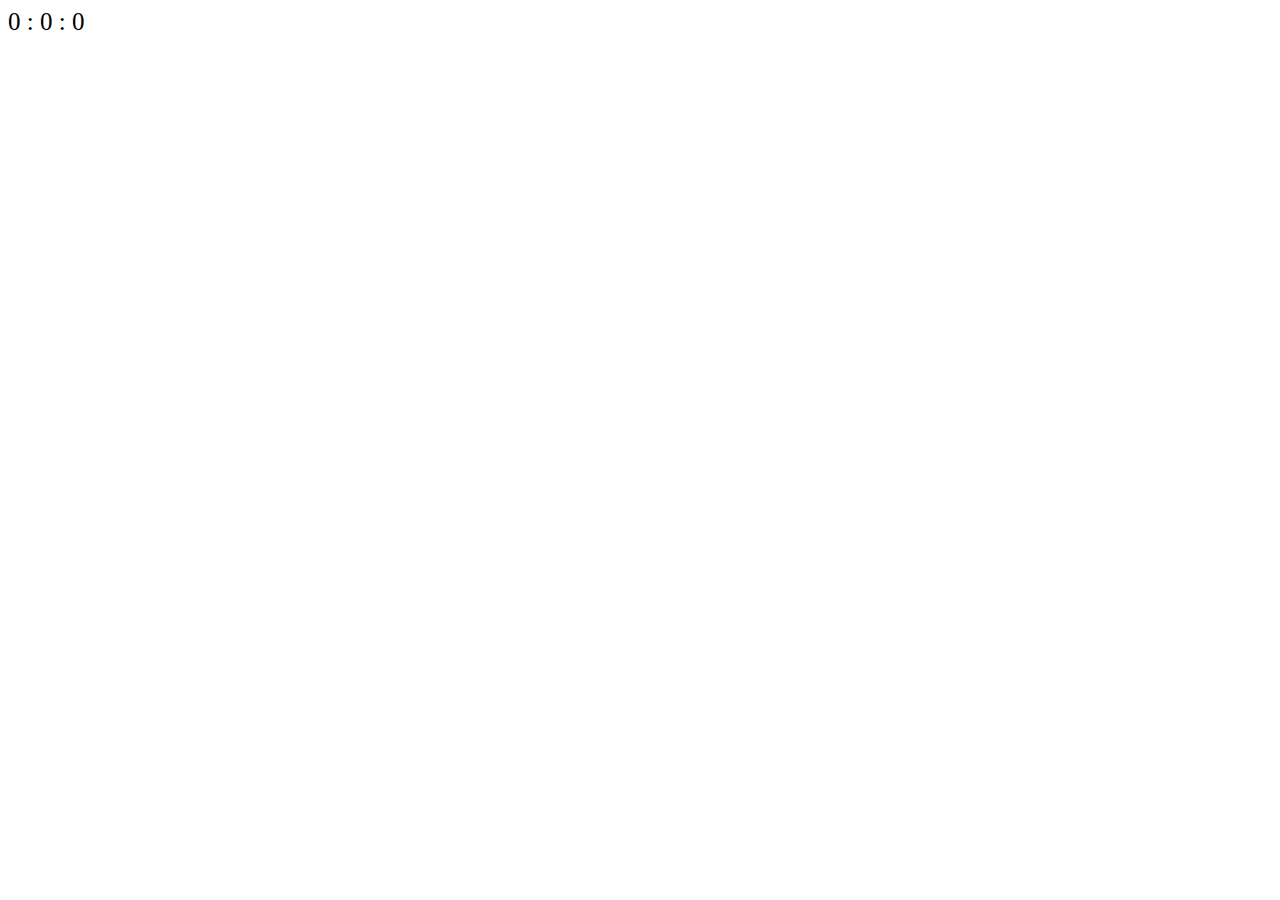
==== index.html @ edfd6a49 "Рабочий минимум без оформления" ====
<!DOCTYPE html>
<html lang="en">
<head>
    <meta charset="UTF-8">
    <link rel="stylesheet" href="css/style.css">
    <meta name="viewport" content="width=device-width, initial-scale=1.0">
    <title>RATATAPE</title>
</head>
<body>
    <!-- <div class="text">Далеко-далеко за словесными, горами в стране гласных и согласных живут рыбные тексты.</div> -->
    <!-- <div class="text">Тилден, выросший в семье зажиточного импортёра шерсти, до 22 лет относился к теннису как к хобби, увлекаясь музыкой и театром, и начал всерьёз заниматься им только после смерти отца и старшего брата, поставив себе задачу стать лучшим игроком в мире. Впервые дошёл до финала чемпионата США в одиночном разряде в 1918 году, на следующий год выиграл Уимблдонский турнир, а в 1920 году повторно стал чемпионом на Уимблдоне и впервые - чемпионом США, также завоевав со сборной США Кубок Дэвиса. По итогам 1920 года впервые возглавил рейтинг лучших теннисистов мира. В общей сложности за годы любительской карьеры (до 1930 года) - 11-кратный победитель чемпионата США, Уимблдонского турнира и чемпионата мира на грунтовых кортах в одиночном разряде, 11-кратный победитель чемпионатов Франции и США и Уимблдонского турнира в мужском и смешанном парном разрядах, 7-кратный обладатель Кубка Дэвиса. Внёс важный вклад в развитие тенниса как соревновательного спорта как игрок и автор самоучителей теннисной игры.</div> -->
    <!-- <div class="text">Тилден</div> -->
    <header class="header"></header>
    <div class="timer">
        <span class="min">0</span>
        <span>:</span>
        <span class="sec">0</span>
        <span>:</span>
        <span class="ms">0</span>
        <div class="result"></div>
    </div>
    <script src="js/main.js"></script>
</body>
</html>
---- css/style.css ----
.incorrect {
  background-color: red;
}

.correct {
  background-color: green;
}

div {
  font-size: 25px;
}
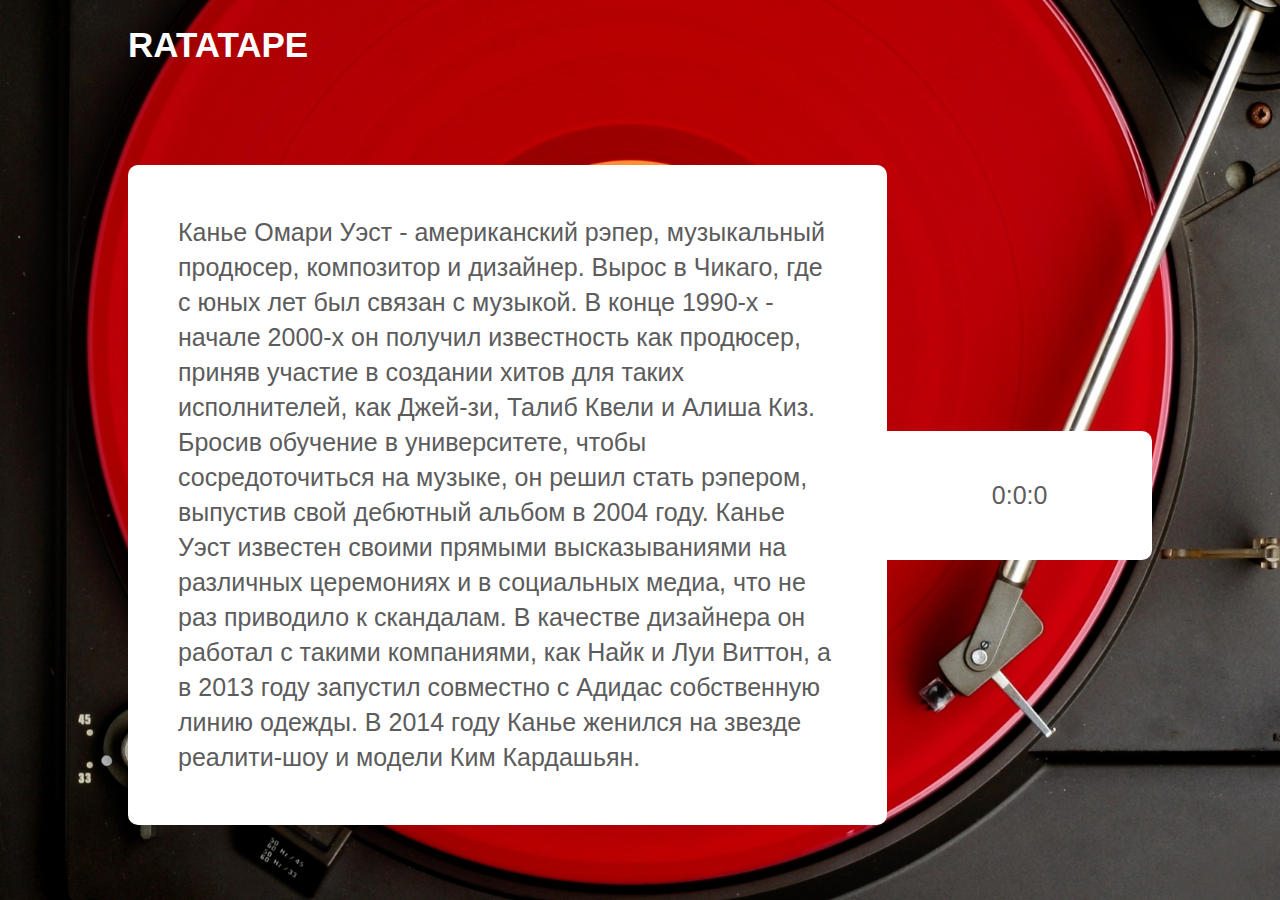
==== commit e782e7b6: "Добавлена тексты и рандомное их выведение, а так же оформление" ====
--- a/index.html
+++ b/index.html
@@ -7,18 +7,37 @@
     <title>RATATAPE</title>
 </head>
 <body>
-    <!-- <div class="text">Далеко-далеко за словесными, горами в стране гласных и согласных живут рыбные тексты.</div> -->
-    <!-- <div class="text">Тилден, выросший в семье зажиточного импортёра шерсти, до 22 лет относился к теннису как к хобби, увлекаясь музыкой и театром, и начал всерьёз заниматься им только после смерти отца и старшего брата, поставив себе задачу стать лучшим игроком в мире. Впервые дошёл до финала чемпионата США в одиночном разряде в 1918 году, на следующий год выиграл Уимблдонский турнир, а в 1920 году повторно стал чемпионом на Уимблдоне и впервые - чемпионом США, также завоевав со сборной США Кубок Дэвиса. По итогам 1920 года впервые возглавил рейтинг лучших теннисистов мира. В общей сложности за годы любительской карьеры (до 1930 года) - 11-кратный победитель чемпионата США, Уимблдонского турнира и чемпионата мира на грунтовых кортах в одиночном разряде, 11-кратный победитель чемпионатов Франции и США и Уимблдонского турнира в мужском и смешанном парном разрядах, 7-кратный обладатель Кубка Дэвиса. Внёс важный вклад в развитие тенниса как соревновательного спорта как игрок и автор самоучителей теннисной игры.</div> -->
-    <!-- <div class="text">Тилден</div> -->
-    <header class="header"></header>
-    <div class="timer">
-        <span class="min">0</span>
-        <span>:</span>
-        <span class="sec">0</span>
-        <span>:</span>
-        <span class="ms">0</span>
-        <div class="result"></div>
+    <div class="random-text">Дональд Гловер - американский актёр, сценарист, продюсер, режиссёр, комик и музыкант. Дональд получил известность как сценарист телесериала "Студия 30", а также за роль студента колледжа Троя Барнса в ситкоме "Сообщество". Гловер также записывает музыку под сценическим именем Чайлдиш Гамбино. В 2015 году был дважды номинирован на премию "Грэмми" в категориях лучший рэп-альбом и лучшее выступление. В 2018 году удостоен "Грэмми" в категории "Лучшее традиционное ар-н-би исполнение". Победитель премии "Золотой глобус" (2017) в номинации "Лучший актёр в комедийном сериале" за роль в сериале "Атланта".</div>
+    <div class="random-text">Бейонсе - американская певица, актриса, танцовщица, музыкальный продюсер. Будучи ребёнком, участвовала в разных вокальных и танцевальных конкурсах, принимала участие в школьной художественной самодеятельности. 11 декабря 2009 года Билборд объявил Бейонсе  самой успешной исполнительницей 2000-х годов и главной радио-исполнительницей десятилетия. В 2019 году вошла в список самых высокооплачиваемых музыкантов по версии журнала Форбс. Заработанная сумма составила 81 млн долларов, это шестое место в рейтинге, которое певица разделила с Джей-зи.</div>
+    <div class="random-text">Андерсон Пак - американский записывающийся артист и музыкальный продюсер из Окснарда, штат Калифорния. Пак родился в семье афроамериканца и кореянки в Окснарде в 1986 году. Начал продюсировать музыку в своей спальне, будучи подростком. Его первые опыты исполнения заключались в роли ударника. В 2011 году, до становления успешно действующим музыкантом, Пак работал на марихуановой ферме в Санта-Барбаре. Он был уволен без предупреждения, став бездомным вместе со своей женой и малолетним сыном. Пак вдохновлялся "белыми" артистами 1950-х годов, которые достигли коммерческого успеха, переделывая песни, записанные "чёрными" певцами в жанрах блюз и ар-н-би, в то время как оригинальные артисты почти никогда не получали компенсации.</div>
+    <div class="random-text">Фрэнсис Альберт Синатра - американский киноактёр, кинорежиссёр, продюсер, шоумен, певец. Одиннадцать раз становился лауреатом премии "Грэмми". Славился романтическим стилем исполнения песен и "бархатным" тембром голоса. В XX веке Синатра стал легендой не только музыкального мира, но и каждого аспекта американской культуры. Когда его не стало, некоторые журналисты писали: "К чёрту календарь. День смерти Фрэнка Синатры - конец XX века". Певческая карьера Синатры стартовала ещё в 1930-х годах, а к концу жизни он считался эталоном музыкального стиля и вкуса. В молодые годы имел прозвище Фрэнки и Голос, в более поздние годы - Мистер Голубые Глаза, а затем - Председатель. За 60 лет активной творческой деятельности записал около 100 неизменно популярных дисков-синглов.</div>
+    <div class="random-text">Кендрик Ламар Дакворт - американский рэп-исполнитель. По мнению множества авторитетных музыкантов, является "Новым королём Западного побережья". Первый в истории неджазовый и неклассический музыкант, получивший Пулитцеровскую премию. За всю свою музыкальную карьеру Ламар получил широкое признание слушателей и музыкальных рецензентов, что помогло ему завоевать обилие музыкальных наград, в том числе семь премий "Грэмми". В 2015 году он был номинирован в 11 категориях "Грэмми", что позволило ему расположиться на втором месте после Майкла Джексона по числу номинаций за одну церемонию. В 2016 журнал Тайм включил Ламара в список ста наиболее влиятельных людей года. Вдобавок, помимо сольной карьеры, он входит в альянс рэперов Западного Побережья.</div>
+    <div class="random-text">Джонни Кэш - американский певец и композитор-песенник, ключевая фигура в музыке кантри, является одним из самых влиятельных музыкантов 20 века. Несмотря на то, что в первую очередь его признали иконой кантри, исполнение песен в таких жанрах как госпел, рок-н-ролл и рокабилли - не редкость. Благодаря своей музыке, стилю жизни на сцене и вне её заслужил авторитет среди большого круга любителей музыки, далеко за пределами жанра кантри. Сам себя позиционировал как исполнителя "христианского кантри". С Джонни Кэшем ассоциируется устойчивое словосочетание "Человек в чёрном", поскольку с 1960-х годов для него было характерно ношение тёмной одежды (причины этого он поясняет в тексте одноимённой песни 1971 года).</div>
+    <div class="random-text">Элвис Арон Пресли - американский певец и актёр, один из самых коммерчески успешных исполнителей популярной музыки 20 века. Также известен как "король рок-н-ролла" (или просто "король"). Пресли популяризовал рок-н-ролл, хотя и не был первым исполнителем в этом жанре. Он соединил стили кантри и блюз, дав рождение новому стилю музыки - рокабилли, к которому относятся его первые записи на в середине 1950-х годов. Вкрапляя в свой стиль элементы госпел и эстрады, Пресли вышел за рамки рокабилли и достиг мировой популярности. В 1956 году дебютировал в кино ("Люби меня нежно"). В 1958 - 1960 годах проходил службу в ВС США; после возвращения из армии вновь стал записываться, после чего сконцентрировался на кинокарьере, снявшись в общей сложности в 31 фильме и записав два десятка саундтреков, большая часть которых оценивается крайне слабо.</div>
+    <div class="random-text">Эйбел Макконен Тесфайе, профессионально известный как Уикнд - канадский певец, автор песен и музыкальный продюсер эфиопского происхождения. На протяжении 2011 года он выпустил три микстейпа по 9 песен в каждом, которые были одобрены критиками. Год спустя он выпустил сборник из тридцати треков, состоящих из ремастированных версий микстейпового материала и трёх дополнительных песен. Эйбел стал курить марихуану в возрасте 11 лет, а позже перешёл и на более тяжёлые наркотики. Он приписал возникновение его сценического имени следствию бросания средней школы в 2007 году, после того, как он и его друг "ушли [из школы] в один прекрасный уикенд и не вернулись домой". </div>
+    <div class="random-text">Канье Омари Уэст - американский рэпер, музыкальный продюсер, композитор и дизайнер. Вырос в Чикаго, где с юных лет был связан с музыкой. В конце 1990-х - начале 2000-х он получил известность как продюсер, приняв участие в создании хитов для таких исполнителей, как Джей-зи, Талиб Квели и Алиша Киз. Бросив обучение в университете, чтобы сосредоточиться на музыке, он решил стать рэпером, выпустив свой дебютный альбом в 2004 году. Канье Уэст известен своими прямыми высказываниями на различных церемониях и в социальных медиа, что не раз приводило к скандалам. В качестве дизайнера он работал с такими компаниями, как Найк и Луи Виттон, а в 2013 году запустил совместно с Адидас собственную линию одежды. В 2014 году Канье женился на звезде реалити-шоу и модели Ким Кардашьян.</div>
+    <div class="random-text">Майкл Джозеф Джексон - американский певец, автор песен, музыкальный продюсер, аранжировщик, танцор, хореограф, актёр, сценарист, филантроп, предприниматель. Самый успешный исполнитель в истории поп-музыки, известен как "Король поп-музыки", обладатель 15 премий "Грэмми" и сотен других премий. Количество проданных в мире записей Джексона (альбомов, синглов, сборников и т. д.) составляет 1 миллиард копий. Майкл Джексон внёс значительный вклад в развитие популярной музыки, видеоклипов, танца и моды. Джексона также называют Королём музыкального видео. Джексон превратил клип в произведение искусства через сложные сюжетные линии, танцы, спецэффекты и появление знаменитостей в эпизодических ролях, одновременно разрушая расовые барьеры.</div>
+    
+    <header class="header">
+        <div class="name">RATATAPE</div>
+    </header>
+    <main class="main">
+        <div class="text"></div>
+
+        <div class="timer">
+            <span class="min">0</span>
+            <span>:</span>
+            <span class="sec">0</span>
+            <span>:</span>
+            <span class="ms">0</span>
+            <div class="result"></div>
+        </div>
+    </main>
+
+    <div class="popup">
+        
     </div>
+    
     <script src="js/main.js"></script>
 </body>
 </html>
--- a/css/style.css
+++ b/css/style.css
@@ -1,11 +1,59 @@
+body {
+  margin: 0;
+  padding: 0;
+  box-sizing: border-box;
+  padding: 0 10%;
+  font-family: sans-serif;
+  font-weight: 500;
+  font-size: 25px;
+  background: url(../img/bg.jpg) no-repeat;
+  background-size: cover;
+  color: #5c5c5c;
+}
+
 .incorrect {
-  background-color: red;
+  background-color: #f36747;
+  color: white;
 }
 
 .correct {
-  background-color: green;
+  background-color: #5bc538;
+  color: white;
 }
 
-div {
-  font-size: 25px;
+.random-text {
+  display: none;
+}
+
+.main {
+  display: flex;
+  justify-content: space-between;
+  align-items: center;
+  height: 90vh;
+}
+
+.timer {
+  display: flex;
+  width: 20%;
+  justify-content: center;
+  background-color: #fff;
+  padding: 50px;
+  border-radius: 0 10px 10px 0;
+}
+
+.header {
+  height: 10vh;
+  display: flex;
+  align-items: center;
+  font-size: 35px;
+  color: white;
+  font-weight: 700;
+}
+
+.text {
+  width: 80%;
+  background-color: #fff;
+  padding: 50px;
+  border-radius: 10px;
+  line-height: 35px;
 }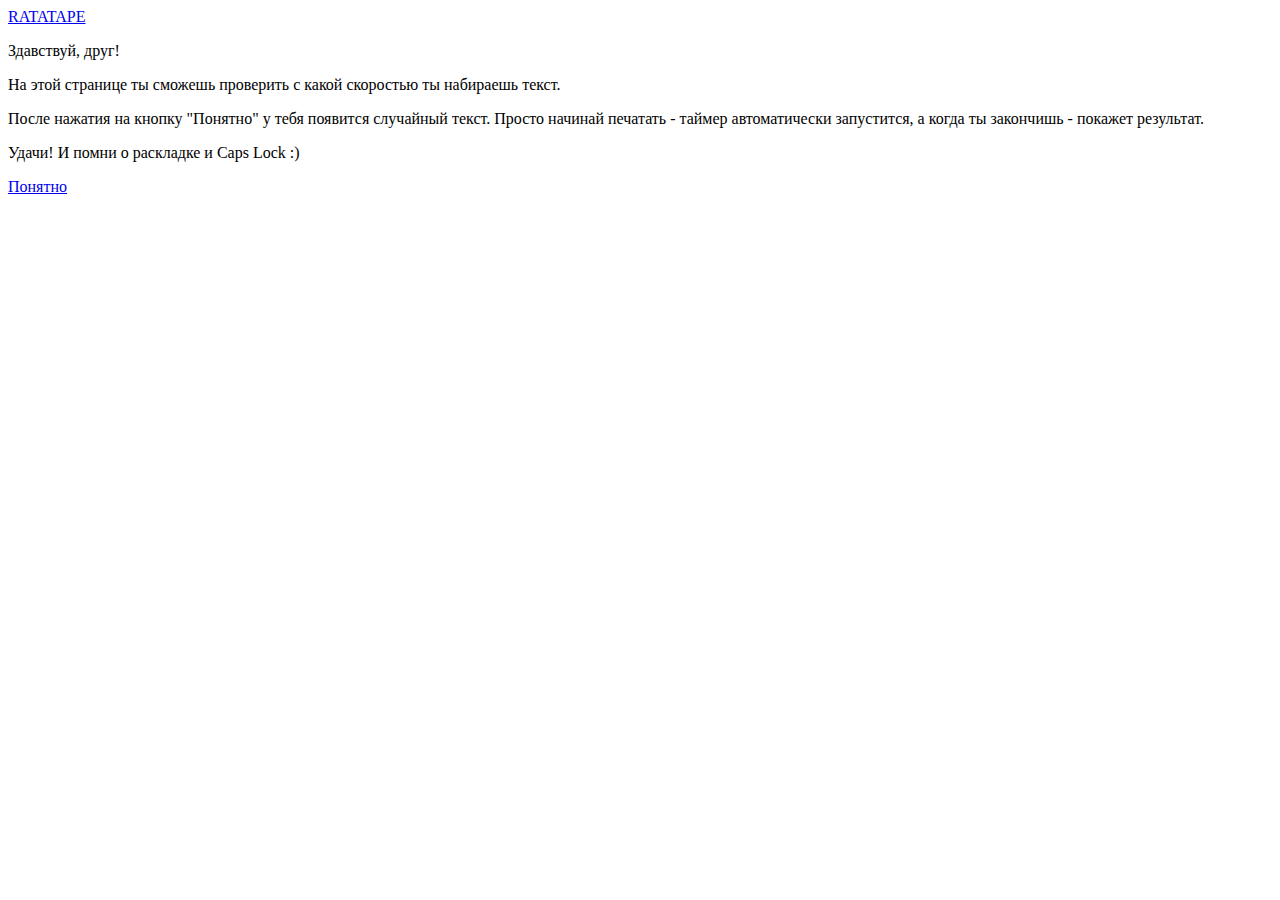
==== commit 6daf63b8: "Добавлена начальная страница, объясняющая принцип работы с приложением" ====
--- a/index.html
+++ b/index.html
@@ -2,42 +2,25 @@
 <html lang="en">
 <head>
     <meta charset="UTF-8">
-    <link rel="stylesheet" href="css/style.css">
+    <meta http-equiv="X-UA-Compatible" content="IE=edge">
+    <link rel="stylesheet" href="css/first-page.css">
     <meta name="viewport" content="width=device-width, initial-scale=1.0">
     <title>RATATAPE</title>
 </head>
 <body>
-    <div class="random-text">Дональд Гловер - американский актёр, сценарист, продюсер, режиссёр, комик и музыкант. Дональд получил известность как сценарист телесериала "Студия 30", а также за роль студента колледжа Троя Барнса в ситкоме "Сообщество". Гловер также записывает музыку под сценическим именем Чайлдиш Гамбино. В 2015 году был дважды номинирован на премию "Грэмми" в категориях лучший рэп-альбом и лучшее выступление. В 2018 году удостоен "Грэмми" в категории "Лучшее традиционное ар-н-би исполнение". Победитель премии "Золотой глобус" (2017) в номинации "Лучший актёр в комедийном сериале" за роль в сериале "Атланта".</div>
-    <div class="random-text">Бейонсе - американская певица, актриса, танцовщица, музыкальный продюсер. Будучи ребёнком, участвовала в разных вокальных и танцевальных конкурсах, принимала участие в школьной художественной самодеятельности. 11 декабря 2009 года Билборд объявил Бейонсе  самой успешной исполнительницей 2000-х годов и главной радио-исполнительницей десятилетия. В 2019 году вошла в список самых высокооплачиваемых музыкантов по версии журнала Форбс. Заработанная сумма составила 81 млн долларов, это шестое место в рейтинге, которое певица разделила с Джей-зи.</div>
-    <div class="random-text">Андерсон Пак - американский записывающийся артист и музыкальный продюсер из Окснарда, штат Калифорния. Пак родился в семье афроамериканца и кореянки в Окснарде в 1986 году. Начал продюсировать музыку в своей спальне, будучи подростком. Его первые опыты исполнения заключались в роли ударника. В 2011 году, до становления успешно действующим музыкантом, Пак работал на марихуановой ферме в Санта-Барбаре. Он был уволен без предупреждения, став бездомным вместе со своей женой и малолетним сыном. Пак вдохновлялся "белыми" артистами 1950-х годов, которые достигли коммерческого успеха, переделывая песни, записанные "чёрными" певцами в жанрах блюз и ар-н-би, в то время как оригинальные артисты почти никогда не получали компенсации.</div>
-    <div class="random-text">Фрэнсис Альберт Синатра - американский киноактёр, кинорежиссёр, продюсер, шоумен, певец. Одиннадцать раз становился лауреатом премии "Грэмми". Славился романтическим стилем исполнения песен и "бархатным" тембром голоса. В XX веке Синатра стал легендой не только музыкального мира, но и каждого аспекта американской культуры. Когда его не стало, некоторые журналисты писали: "К чёрту календарь. День смерти Фрэнка Синатры - конец XX века". Певческая карьера Синатры стартовала ещё в 1930-х годах, а к концу жизни он считался эталоном музыкального стиля и вкуса. В молодые годы имел прозвище Фрэнки и Голос, в более поздние годы - Мистер Голубые Глаза, а затем - Председатель. За 60 лет активной творческой деятельности записал около 100 неизменно популярных дисков-синглов.</div>
-    <div class="random-text">Кендрик Ламар Дакворт - американский рэп-исполнитель. По мнению множества авторитетных музыкантов, является "Новым королём Западного побережья". Первый в истории неджазовый и неклассический музыкант, получивший Пулитцеровскую премию. За всю свою музыкальную карьеру Ламар получил широкое признание слушателей и музыкальных рецензентов, что помогло ему завоевать обилие музыкальных наград, в том числе семь премий "Грэмми". В 2015 году он был номинирован в 11 категориях "Грэмми", что позволило ему расположиться на втором месте после Майкла Джексона по числу номинаций за одну церемонию. В 2016 журнал Тайм включил Ламара в список ста наиболее влиятельных людей года. Вдобавок, помимо сольной карьеры, он входит в альянс рэперов Западного Побережья.</div>
-    <div class="random-text">Джонни Кэш - американский певец и композитор-песенник, ключевая фигура в музыке кантри, является одним из самых влиятельных музыкантов 20 века. Несмотря на то, что в первую очередь его признали иконой кантри, исполнение песен в таких жанрах как госпел, рок-н-ролл и рокабилли - не редкость. Благодаря своей музыке, стилю жизни на сцене и вне её заслужил авторитет среди большого круга любителей музыки, далеко за пределами жанра кантри. Сам себя позиционировал как исполнителя "христианского кантри". С Джонни Кэшем ассоциируется устойчивое словосочетание "Человек в чёрном", поскольку с 1960-х годов для него было характерно ношение тёмной одежды (причины этого он поясняет в тексте одноимённой песни 1971 года).</div>
-    <div class="random-text">Элвис Арон Пресли - американский певец и актёр, один из самых коммерчески успешных исполнителей популярной музыки 20 века. Также известен как "король рок-н-ролла" (или просто "король"). Пресли популяризовал рок-н-ролл, хотя и не был первым исполнителем в этом жанре. Он соединил стили кантри и блюз, дав рождение новому стилю музыки - рокабилли, к которому относятся его первые записи на в середине 1950-х годов. Вкрапляя в свой стиль элементы госпел и эстрады, Пресли вышел за рамки рокабилли и достиг мировой популярности. В 1956 году дебютировал в кино ("Люби меня нежно"). В 1958 - 1960 годах проходил службу в ВС США; после возвращения из армии вновь стал записываться, после чего сконцентрировался на кинокарьере, снявшись в общей сложности в 31 фильме и записав два десятка саундтреков, большая часть которых оценивается крайне слабо.</div>
-    <div class="random-text">Эйбел Макконен Тесфайе, профессионально известный как Уикнд - канадский певец, автор песен и музыкальный продюсер эфиопского происхождения. На протяжении 2011 года он выпустил три микстейпа по 9 песен в каждом, которые были одобрены критиками. Год спустя он выпустил сборник из тридцати треков, состоящих из ремастированных версий микстейпового материала и трёх дополнительных песен. Эйбел стал курить марихуану в возрасте 11 лет, а позже перешёл и на более тяжёлые наркотики. Он приписал возникновение его сценического имени следствию бросания средней школы в 2007 году, после того, как он и его друг "ушли [из школы] в один прекрасный уикенд и не вернулись домой". </div>
-    <div class="random-text">Канье Омари Уэст - американский рэпер, музыкальный продюсер, композитор и дизайнер. Вырос в Чикаго, где с юных лет был связан с музыкой. В конце 1990-х - начале 2000-х он получил известность как продюсер, приняв участие в создании хитов для таких исполнителей, как Джей-зи, Талиб Квели и Алиша Киз. Бросив обучение в университете, чтобы сосредоточиться на музыке, он решил стать рэпером, выпустив свой дебютный альбом в 2004 году. Канье Уэст известен своими прямыми высказываниями на различных церемониях и в социальных медиа, что не раз приводило к скандалам. В качестве дизайнера он работал с такими компаниями, как Найк и Луи Виттон, а в 2013 году запустил совместно с Адидас собственную линию одежды. В 2014 году Канье женился на звезде реалити-шоу и модели Ким Кардашьян.</div>
-    <div class="random-text">Майкл Джозеф Джексон - американский певец, автор песен, музыкальный продюсер, аранжировщик, танцор, хореограф, актёр, сценарист, филантроп, предприниматель. Самый успешный исполнитель в истории поп-музыки, известен как "Король поп-музыки", обладатель 15 премий "Грэмми" и сотен других премий. Количество проданных в мире записей Джексона (альбомов, синглов, сборников и т. д.) составляет 1 миллиард копий. Майкл Джексон внёс значительный вклад в развитие популярной музыки, видеоклипов, танца и моды. Джексона также называют Королём музыкального видео. Джексон превратил клип в произведение искусства через сложные сюжетные линии, танцы, спецэффекты и появление знаменитостей в эпизодических ролях, одновременно разрушая расовые барьеры.</div>
-    
     <header class="header">
-        <div class="name">RATATAPE</div>
+        <a href="main.html" class="name">RATATAPE</a>
     </header>
+
     <main class="main">
-        <div class="text"></div>
-
-        <div class="timer">
-            <span class="min">0</span>
-            <span>:</span>
-            <span class="sec">0</span>
-            <span>:</span>
-            <span class="ms">0</span>
-            <div class="result"></div>
+        <div class="text">
+            <p>Здавствуй, друг!</p>
+            <p>На этой странице ты сможешь проверить с какой скоростью ты набираешь текст.</p>
+            <p>После нажатия на кнопку "Понятно" у тебя появится случайный текст. Просто начинай печатать - таймер автоматически запустится, а когда ты закончишь - покажет результат.</p>
+            <p>Удачи! И помни о раскладке и Caps Lock :)</p>
+            <!-- <button class="btn">Понятно</button> -->
+            <a href="main.html" class="btn">Понятно</a>
         </div>
     </main>
-
-    <div class="popup">
-        
-    </div>
-    
-    <script src="js/main.js"></script>
 </body>
-</html>
+</html>